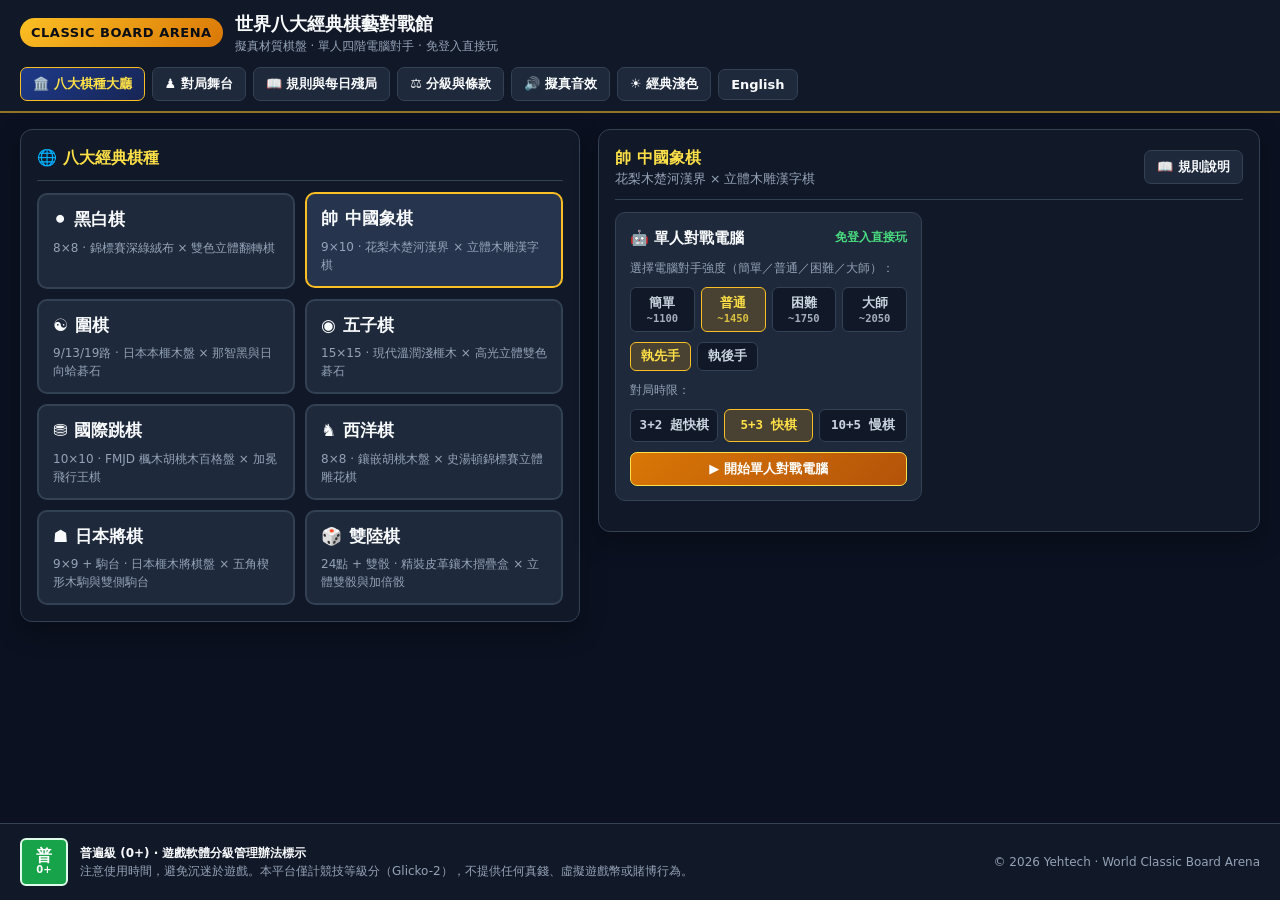
==== index.html @ 12e09885 "feat: public single-player release for GitHub Pages - Disable all ads behind ADS_MASTER_SWITCH (rewa" ====
<!DOCTYPE html>
<html lang="zh-TW">
<head>
  <meta charset="UTF-8" />
  <meta name="viewport" content="width=device-width, initial-scale=1.0" />
  <meta name="description" content="世界八大經典棋藝對戰館 — 黑白棋、中國象棋、圍棋、五子棋、國際跳棋、西洋棋、日本將棋、雙陸棋。免登入、免安裝，直接在瀏覽器與四種難度的電腦對手對弈。" />
  <link rel="alternate" hreflang="zh-TW" href="./index.html?lang=zh-tw" />
  <link rel="alternate" hreflang="en" href="./index.html?lang=en" />
  <title>世界八大經典棋藝對戰館 | 擬真棋盤・單人對電腦</title>
  <link rel="stylesheet" href="./css/arena.css" />
</head>
<body>
  <!-- Sticky Studio & Platform Header -->
  <header class="cba-header">
    <div class="cba-brand">
      <span class="cba-logo-crest">CLASSIC BOARD ARENA</span>
      <div>
        <div class="cba-brand-title" id="brandTitle">世界八大經典棋藝對戰館</div>
        <div class="cba-brand-sub" id="brandSubtitle">擬真材質棋盤 · 單人四階電腦對手 · 免登入直接玩</div>
      </div>
    </div>

    <nav class="cba-nav" aria-label="Main Navigation">
      <button type="button" class="cba-btn active" id="nav-lobby" onclick="BoardArena.App.switchView('lobby')">🏛️ 八大棋種大廳</button>
      <button type="button" class="cba-btn" id="nav-arena" onclick="BoardArena.App.switchView('arena')">♟️ 對局舞台</button>
      <button type="button" class="cba-btn" id="nav-leaderboard" onclick="BoardArena.App.switchView('leaderboard')">🏆 Glicko-2 排行榜</button>
      <button type="button" class="cba-btn" id="nav-academy" onclick="BoardArena.App.switchView('academy')">📖 規則與每日殘局</button>
      <button type="button" class="cba-btn" id="nav-legal" onclick="BoardArena.App.switchView('legal')">⚖️ 分級與條款</button>
      <button type="button" class="cba-btn" id="btnSoundToggle" onclick="BoardArena.App.toggleSound()">🔊 擬真音效</button>
      <button type="button" class="cba-btn" id="btnThemeToggle" onclick="BoardArena.App.toggleTheme()">☀️ 經典淺色</button>
      <button type="button" class="cba-btn" id="btnLangToggle" onclick="BoardArena.App.toggleLanguage()">English</button>
    </nav>

    <div class="cba-nav" id="headerAuthArea"></div>
  </header>

  <main class="cba-main">
    <!-- ===================================================================
         VIEW 1: PLAYOK 2-COLUMN LIVE DIRECTORY & ROOM HALL
         =================================================================== -->
    <section id="view-lobby" class="cba-view active">
      <div class="playok-lobby-layout">
        <!-- Left: PlayOK Two-Column 8-Game Directory -->
        <div class="cba-panel">
          <div class="cba-panel-header">
            <div class="cba-panel-title">🌐 八大經典棋種</div>
          </div>
          <div id="playokDirectoryGrid" class="playok-grid-2col"></div>
        </div>

        <!-- Right: Selected Game Mode Launcher & Live Tables -->
        <div class="cba-panel" id="lobbyGameHallContent"></div>
      </div>

      <!-- Non-Intrusive Lobby AdSense Banner Slot -->
      <div id="adSlotLobby" class="cba-ad-container"></div>
    </section>

    <!-- ===================================================================
         VIEW 2: GOMOKU.COM × PLAYOK TACTILE BOARD ARENA STAGE
         =================================================================== -->
    <section id="view-arena" class="cba-view">
      <div class="arena-workspace">
        <!-- Left Column: Clocks, Game Info & Match Controls -->
        <div class="cba-panel" style="display:flex;flex-direction:column;gap:12px;">
          <div class="cba-panel-title" id="arenaGameHeader">帥 中國象棋</div>

          <div class="clock-card" id="clockCardP2">
            <div>
              <div style="font-weight:800;font-size:14px;" id="playerNameP2">黑方 · 電腦對手</div>
              <div style="font-size:11.5px;color:var(--text-muted);" class="cba-tabular" id="playerRatingP2">Glicko-2: 1450</div>
            </div>
            <div class="clock-digits" id="clockDigitsP2">05:00</div>
          </div>

          <div class="clock-card active-turn" id="clockCardP1">
            <div>
              <div style="font-weight:800;font-size:14px;" id="playerNameP1">紅方 · 訪客棋士</div>
              <div style="font-size:11.5px;color:var(--text-muted);" class="cba-tabular" id="playerRatingP1">Glicko-2: —</div>
            </div>
            <div class="clock-digits" id="clockDigitsP1">05:00</div>
          </div>

          <div id="specialGameActions" style="display:flex;flex-direction:column;gap:7px;"></div>

          <!-- Single-Player Undo & AI Mentor Post-Game Review Controls -->
          <div id="singlePlayerUndoMentorBar" style="display:grid;grid-template-columns:1fr 1fr;gap:8px;padding-top:6px;border-top:1px solid var(--border-subtle);">
            <button type="button" class="cba-btn cba-btn-emerald" id="btnUndoBotMove" onclick="BoardArena.App.undoBotMove()" title="單人模式悔棋回到上一手 (Ctrl+Z)">↩️ 單人悔棋</button>
            <button type="button" class="cba-btn cba-btn-gold" id="btnMentorReview" onclick="BoardArena.App.openMentorReview()" title="啟動 AI 導師逐手勝率診斷與最佳著點對照">🎓 導師復盤</button>
          </div>

          <div style="display:grid;grid-template-columns:1fr 1fr;gap:8px;padding-top:6px;border-top:1px solid var(--border-subtle);">
            <button type="button" class="cba-btn" onclick="BoardArena.App.offerDrawCurrentMatch()">🤝 提和</button>
            <button type="button" class="cba-btn cba-btn-crimson" onclick="BoardArena.App.resignCurrentMatch()">🏳️ 認輸</button>
            <button type="button" class="cba-btn cba-btn-gold" onclick="BoardArena.App.requestRematch()">🔄 再來一盤</button>
            <button type="button" class="cba-btn" onclick="BoardArena.App.switchView('lobby')">🏛️ 換棋種</button>
          </div>
        </div>

        <!-- Center Stage: 2x Retina Tactile Board + Piece-Click Legal Move Guide -->
        <div class="board-stage-card">
          <canvas id="arenaBoardCanvas" width="680" height="680"></canvas>
          <div class="tactical-guide-banner">
            <span id="tacticalGuideText">💡 點擊任一己方棋子，棋盤將即時標示【翠綠圓點＝可走空位】與【鮮紅準星＝可吃敵子】</span>
          </div>
        </div>

        <!-- Right Column: Move List / Replay Scrubber, Mentor Step Card & Canned Phrase Chat -->
        <div class="cba-panel" style="display:flex;flex-direction:column;gap:10px;">
          <div class="cba-panel-header" style="margin-bottom:0;">
            <span class="cba-panel-title" style="font-size:14.5px;">📜 即時棋譜與回放</span>
            <div style="display:flex;gap:4px;">
              <button type="button" class="cba-btn" style="padding:3px 8px;" onclick="BoardArena.App.scrubReplay(0)" title="開局">⏮</button>
              <button type="button" class="cba-btn" style="padding:3px 8px;" onclick="BoardArena.App.scrubReplay('prev')" title="上一手">◀</button>
              <button type="button" class="cba-btn" style="padding:3px 8px;" onclick="BoardArena.App.scrubReplay('next')" title="下一手">▶</button>
              <button type="button" class="cba-btn" style="padding:3px 8px;" onclick="BoardArena.App.scrubReplay('live')" title="最新局面">⏭</button>
            </div>
          </div>

          <div class="move-log-box" id="moveHistoryList"></div>

          <div id="replayBranchBar" style="display:none;"></div>

          <div id="mentorQuickStepCard" style="display:none;"></div>

          <button type="button" class="cba-btn" onclick="BoardArena.App.copyReplayShareLink()">🔗 複製棋譜分享連結</button>

          <div style="border-top:1px solid var(--border-subtle);padding-top:10px;">
            <div style="display:flex;justify-content:space-between;align-items:center;margin-bottom:6px;">
              <b style="font-size:13px;">💬 多語系罐頭短語（防騷擾安全聊天）</b>
              <button type="button" class="cba-btn cba-btn-crimson" style="padding:2px 8px;font-size:11px;" onclick="BoardArena.App.reportCurrentOpponent()">🚩 檢舉</button>
            </div>
            <div class="phrase-grid" id="cannedPhraseGrid"></div>
            <div id="cannedChatLog" style="margin-top:8px;max-height:95px;overflow-y:auto;font-size:12px;color:var(--text-secondary);"></div>
          </div>
        </div>
      </div>

      <!-- AI Mentor Interactive Post-Game Review Dashboard -->
      <div id="mentorReviewSection" class="cba-panel mentor-review-panel" style="display:none;margin-top:16px;"></div>
    </section>

    <!-- ===================================================================
         VIEW 3: GLICKO-2 GLOBAL LEADERBOARDS
         =================================================================== -->
    <section id="view-leaderboard" class="cba-view">
      <div class="cba-panel">
        <div class="cba-panel-header">
          <div>
            <div class="cba-panel-title">🏆 Glicko-2 全球棋士天梯排行榜</div>
            <div style="font-size:12.5px;color:var(--text-muted);">起始 1500 分（RD 350）· 僅計算登入真人雙人對局 · 電腦對戰不影響天梯積分</div>
          </div>
        </div>
        <div id="leaderboardContent"></div>
      </div>
    </section>

    <!-- ===================================================================
         VIEW 4: 8-GAME RULES ACADEMY & DAILY ENDGAME PUZZLE
         =================================================================== -->
    <section id="view-academy" class="cba-view">
      <div class="cba-panel">
        <div class="cba-panel-header">
          <div class="cba-panel-title">📖 八大棋種規則教學、開中殘局專欄與每日殘局挑戰</div>
        </div>
        <div id="academyContent"></div>
        <div id="adSlotAcademy" class="cba-ad-container"></div>
      </div>
    </section>

    <!-- ===================================================================
         VIEW 5: TAIWAN RATING, PRIVACY, TERMS & AD SETTINGS
         =================================================================== -->
    <section id="view-legal" class="cba-view">
      <div class="cba-panel" style="display:flex;flex-direction:column;gap:14px;">
        <div class="cba-panel-title">⚖️ 台灣遊戲軟體分級標示、隱私權政策、服務條款與聯絡資訊</div>
        <div class="cba-panel" style="background:var(--bg-card);">
          <h4>1. 遊戲軟體分級管理辦法合規標示（第 10、11、13 條）</h4>
          <p style="font-size:13.5px;margin-top:6px;">本網站全數八款棋藝（黑白棋、中國象棋、圍棋、五子棋、國際跳棋、西洋棋、日本將棋、雙陸棋）均屬純粹益智棋盤競技，不含任何虛擬遊戲幣、真錢交易或賭博機制，分級標示為「普遍級 (0+)」（標識大於 45×45 像素）。請注意使用時間，避免沉迷於遊戲。</p>
        </div>
        <div class="cba-panel" style="background:var(--bg-card);">
          <h4>2. 隱私權政策</h4>
          <p style="font-size:13.5px;margin-top:6px;">本網站免註冊、免登入，不蒐集任何個人資料，也不使用廣告或追蹤 Cookie。音效、主題、語言等偏好設定只存在您自己的瀏覽器（localStorage），不會傳送到任何伺服器；清除瀏覽器網站資料即可完全移除。</p>
        </div>
        <div class="cba-panel" style="background:var(--bg-card);">
          <h4>3. 使用條款</h4>
          <p style="font-size:13.5px;margin-top:6px;">本網站免費提供棋藝練習與娛樂，不涉及任何真錢、虛擬遊戲幣或賭博行為，嚴禁利用本網站從事賭博。最低建議使用年齡：6 歲以上（未滿法定年齡者請由家長陪同）。</p>
        </div>
        <div class="cba-panel" style="background:var(--bg-card);">
          <h4>4. 問題回報與聯絡</h4>
          <p style="font-size:13.5px;margin-top:6px;">發現規則錯誤或程式問題，歡迎到 <a href="https://github.com/Yehtech/board-arena/issues" target="_blank" rel="noopener" style="color:var(--accent-gold);">GitHub Issues</a> 回報。</p>
        </div>
      </div>
    </section>
  </main>

  <!-- Official >=45x45px Taiwan Game Software Rating Footer -->
  <footer class="cba-footer">
    <div class="tw-rating-box">
      <div class="tw-rating-mark" role="img" aria-label="普遍級 General Audience 0+">
        <span style="font-size:16px;">普</span>
        <span style="font-size:10px;">0+</span>
      </div>
      <div>
        <div style="font-weight:800;color:var(--text-primary);" id="twRatingTitle">普遍級 (0+) · 遊戲軟體分級管理辦法標示</div>
        <div id="twRatingWarning">注意使用時間，避免沉迷於遊戲。本平台僅計競技等級分（Glicko-2），不提供任何真錢、虛擬遊戲幣或賭博行為。</div>
      </div>
    </div>
    <div>
      <span>© 2026 Yehtech · World Classic Board Arena</span>
    </div>
  </footer>

  <!-- File:// and HTTP Dual-Compatible Ordered Scripts (Zero CORS Issues) -->
  <script src="./js/rules/rules-core.js"></script>
  <script src="./js/glicko2.js"></script>
  <script src="./js/i18n.js"></script>
  <script src="./js/sound-fx.js"></script>
  <script src="./js/ads-manager.js"></script>

  <!-- 8 Authentic Rule Engines -->
  <script src="./js/rules/othello.js"></script>
  <script src="./js/rules/xiangqi.js"></script>
  <script src="./js/rules/go.js"></script>
  <script src="./js/rules/gomoku.js"></script>
  <script src="./js/rules/draughts.js"></script>
  <script src="./js/rules/chess.js"></script>
  <script src="./js/rules/shogi.js"></script>
  <script src="./js/rules/backgammon.js"></script>

  <!-- 4-Tier Traditional AI, 2x Retina Renderer, Network/Auth Client & Controller -->
  <script src="./js/ai/ai-engine.js"></script>
  <script src="./js/render/board-renderer.js"></script>
  <script src="./js/net/arena-client.js"></script>
  <script src="./js/app.js"></script>
</body>
</html>
---- css/arena.css ----
/* ============================================
 * Date: 2026-11-05
 * Version: v1.1.0
 * Changes: Add phone-width (<=600px) layout rules to prevent horizontal overflow
 * 修改: 新增手機版（≤600px）版面規則，避免畫面超出螢幕寬度
 * ============================================ */
/* ============================================================================
 * World Classic 8-Board Arena — ISA-101 / WCAG High-Contrast Tactile Stylesheet
 * Reference: PlayOK 2-Column Live Directory × Gomoku.com Distraction-Free Stage
 * ============================================================================ */
:root {
  --bg-base: #0b1120;
  --bg-surface: #111827;
  --bg-card: #1e293b;
  --bg-card-hover: #26354d;
  --border-subtle: #334155;
  --border-gold: rgba(251, 191, 36, 0.55);
  --text-primary: #f8fafc;
  --text-secondary: #cbd5e1;
  --text-muted: #94a3b8;
  --accent-gold: #fbbf24;
  --accent-gold-bright: #fde047;
  --accent-emerald: #22c55e;
  --accent-crimson: #ef4444;
  --accent-cyan: #38bdf8;
  --font-sans: 'Segoe UI', 'Microsoft JhengHei', 'PingFang TC', system-ui, sans-serif;
  --font-mono: 'Cascadia Mono', 'Consolas', monospace;
}

body.theme-light {
  --bg-base: #f1f5f9;
  --bg-surface: #ffffff;
  --bg-card: #f8fafc;
  --bg-card-hover: #e2e8f0;
  --border-subtle: #cbd5e1;
  --border-gold: #d97706;
  --text-primary: #0f172a;
  --text-secondary: #334155;
  --text-muted: #64748b;
  --accent-gold: #b45309;
  --accent-gold-bright: #92400e;
  --accent-cyan: #0284c7;
}

* {
  box-sizing: border-box;
  margin: 0;
  padding: 0;
}

body {
  background: var(--bg-base);
  color: var(--text-primary);
  font-family: var(--font-sans);
  min-height: 100vh;
  display: flex;
  flex-direction: column;
  line-height: 1.5;
}

.cba-tabular {
  font-variant-numeric: tabular-nums;
  font-family: var(--font-mono);
}

/* Top Navigation Header */
.cba-header {
  background: var(--bg-surface);
  border-bottom: 2px solid var(--border-gold);
  padding: 10px 20px;
  display: flex;
  align-items: center;
  justify-content: space-between;
  gap: 12px;
  flex-wrap: wrap;
  position: sticky;
  top: 0;
  z-index: 40;
}

.cba-brand {
  display: flex;
  align-items: center;
  gap: 12px;
}

.cba-logo-crest {
  background: linear-gradient(135deg, #fbbf24, #d97706);
  color: #090d16;
  font-weight: 900;
  font-size: 13px;
  padding: 5px 11px;
  border-radius: 999px;
  letter-spacing: 0.04em;
}

.cba-brand-title {
  font-size: 18px;
  font-weight: 900;
  color: var(--text-primary);
}

.cba-brand-sub {
  font-size: 12px;
  color: var(--text-muted);
}

.cba-nav {
  display: flex;
  align-items: center;
  gap: 7px;
  flex-wrap: wrap;
}

.cba-btn {
  background: var(--bg-card);
  color: var(--text-primary);
  border: 1.5px solid var(--border-subtle);
  padding: 7px 12px;
  border-radius: 7px;
  font-size: 13px;
  font-weight: 700;
  cursor: pointer;
  text-decoration: none;
  display: inline-flex;
  align-items: center;
  justify-content: center;
  gap: 6px;
  transition: all 0.14s ease;
  font-family: var(--font-sans);
}

.cba-btn:hover:not(:disabled) {
  border-color: var(--accent-gold);
  background: var(--bg-card-hover);
}

.cba-btn:disabled {
  opacity: 0.45;
  cursor: not-allowed;
}

.cba-btn.active {
  background: linear-gradient(135deg, #1e3a8a, #172554);
  color: #fde047;
  border-color: #fbbf24;
}

.cba-btn-gold {
  background: linear-gradient(135deg, #d97706, #b45309);
  color: #ffffff;
  border-color: #fde047;
}

.cba-btn-gold:hover:not(:disabled) {
  background: linear-gradient(135deg, #f59e0b, #d97706);
}

.cba-btn-emerald {
  background: linear-gradient(135deg, #15803d, #166534);
  color: #ffffff;
  border-color: #86efac;
}

.cba-btn-crimson {
  background: rgba(185, 28, 28, 0.2);
  color: #fca5a5;
  border-color: #ef4444;
}

.cba-btn-ghost {
  background: transparent;
}

/* Main Container */
.cba-main {
  max-width: 1680px;
  width: 100%;
  margin: 0 auto;
  padding: 16px 20px 28px;
  flex: 1;
}

.cba-view {
  display: none;
}

.cba-view.active {
  display: block;
}

/* ============================================================================
 * PLAYOK-STYLE 2-COLUMN LIVE DIRECTORY & ROOM HALL
 * ============================================================================ */
.playok-lobby-layout {
  display: grid;
  grid-template-columns: 560px 1fr;
  gap: 18px;
  align-items: start;
}

@media (max-width: 1180px) {
  .playok-lobby-layout {
    grid-template-columns: 1fr;
  }
}

.cba-panel {
  background: var(--bg-surface);
  border: 1.5px solid var(--border-subtle);
  border-radius: 12px;
  padding: 16px;
  box-shadow: 0 10px 26px rgba(0, 0, 0, 0.28);
}

.cba-panel-header {
  display: flex;
  align-items: center;
  justify-content: space-between;
  gap: 10px;
  padding-bottom: 10px;
  margin-bottom: 12px;
  border-bottom: 1px solid var(--border-subtle);
}

.cba-panel-title {
  font-size: 16px;
  font-weight: 800;
  color: var(--accent-gold-bright);
}

body.theme-light .cba-panel-title {
  color: #92400e;
}

/* Exact PlayOK Two-Column Directory Grid */
.playok-grid-2col {
  display: grid;
  grid-template-columns: repeat(2, 1fr);
  gap: 10px;
}

@media (max-width: 580px) {
  .playok-grid-2col {
    grid-template-columns: 1fr;
  }
}

.playok-game-tile {
  background: var(--bg-card);
  border: 2px solid var(--border-subtle);
  border-radius: 10px;
  padding: 12px 14px;
  cursor: pointer;
  display: flex;
  flex-direction: column;
  gap: 6px;
  transition: all 0.15s ease;
}

.playok-game-tile:hover,
.playok-game-tile.selected {
  border-color: #fbbf24;
  background: var(--bg-card-hover);
  transform: translateY(-1px);
}

.playok-tile-row1 {
  display: flex;
  align-items: baseline;
  justify-content: space-between;
  gap: 8px;
}

.playok-game-link {
  font-size: 17px;
  font-weight: 900;
  color: var(--text-primary);
  display: flex;
  align-items: center;
  gap: 7px;
}

.playok-count-pill {
  font-family: var(--font-mono);
  font-variant-numeric: tabular-nums;
  font-size: 14px;
  font-weight: 800;
  color: #4ade80;
  background: rgba(22, 163, 74, 0.16);
  border: 1px solid rgba(74, 222, 128, 0.42);
  padding: 2px 8px;
  border-radius: 999px;
}

body.theme-light .playok-count-pill {
  color: #166534;
}

.playok-tile-sub {
  font-size: 12px;
  color: var(--text-muted);
}

/* Mode Launch Cards (1P AI vs 2P Login Required) */
.mode-launch-grid {
  display: grid;
  grid-template-columns: 1fr 1fr;
  gap: 14px;
  margin-bottom: 14px;
}

@media (max-width: 780px) {
  .mode-launch-grid {
    grid-template-columns: 1fr;
  }
}

.mode-box {
  background: var(--bg-card);
  border: 1.5px solid var(--border-subtle);
  border-radius: 10px;
  padding: 14px;
  display: flex;
  flex-direction: column;
  gap: 10px;
}

.mode-box.pvp-gated {
  border-color: rgba(56, 189, 248, 0.5);
}

.ai-tier-group,
.tc-pill-group {
  display: grid;
  grid-template-columns: repeat(4, 1fr);
  gap: 6px;
}

.tc-pill-group {
  grid-template-columns: repeat(3, 1fr);
}

.tier-btn {
  background: var(--bg-surface);
  color: var(--text-secondary);
  border: 1.5px solid var(--border-subtle);
  border-radius: 6px;
  padding: 7px 6px;
  font-size: 12.5px;
  font-weight: 800;
  cursor: pointer;
  text-align: center;
}

.tier-btn.active {
  border-color: #fbbf24;
  background: rgba(245, 158, 11, 0.2);
  color: #fde047;
}

body.theme-light .tier-btn.active {
  color: #92400e;
}

.auth-lock-notice {
  background: rgba(245, 158, 11, 0.14);
  border: 1px solid rgba(251, 191, 36, 0.5);
  color: #fde68a;
  padding: 8px 11px;
  border-radius: 7px;
  font-size: 12.5px;
  font-weight: 700;
  display: flex;
  align-items: center;
  justify-content: space-between;
  gap: 8px;
}

body.theme-light .auth-lock-notice {
  color: #92400e;
}

/* PlayOK Live Tables List */
.cba-table {
  width: 100%;
  border-collapse: collapse;
  font-size: 13px;
}

.cba-table th,
.cba-table td {
  padding: 8px 10px;
  text-align: left;
  border-bottom: 1px solid var(--border-subtle);
}

.cba-table th {
  color: var(--text-muted);
  font-weight: 800;
  font-size: 12px;
  text-transform: uppercase;
}

/* ============================================================================
 * GOMOKU.COM × PLAYOK DISTRACTION-FREE ARENA STAGE
 * ============================================================================ */
.arena-workspace {
  display: grid;
  grid-template-columns: 300px minmax(340px, 760px) 340px;
  gap: 16px;
  justify-content: center;
  align-items: start;
}

@media (max-width: 1340px) {
  .arena-workspace {
    grid-template-columns: 1fr;
    max-width: 780px;
    margin: 0 auto;
  }
}

.board-stage-card {
  background: var(--bg-surface);
  border: 2px solid var(--border-gold);
  border-radius: 14px;
  padding: 12px;
  display: flex;
  flex-direction: column;
  align-items: center;
  gap: 10px;
  position: relative;
}

#arenaBoardCanvas {
  width: 100%;
  max-width: 720px;
  height: auto;
  display: block;
  cursor: pointer;
  border-radius: 8px;
  touch-action: manipulation;
}

.tactical-guide-banner {
  width: 100%;
  background: rgba(15, 23, 42, 0.9);
  border: 1.5px solid rgba(34, 197, 94, 0.55);
  color: #dcfce7;
  padding: 8px 12px;
  border-radius: 8px;
  font-size: 13px;
  font-weight: 700;
  display: flex;
  align-items: center;
  justify-content: space-between;
  gap: 8px;
}

/* Player Clock Cards */
.clock-card {
  background: var(--bg-card);
  border: 2px solid var(--border-subtle);
  border-radius: 10px;
  padding: 11px 13px;
  display: flex;
  align-items: center;
  justify-content: space-between;
  gap: 10px;
}

.clock-card.active-turn {
  border-color: #22c55e;
  box-shadow: 0 0 16px rgba(34, 197, 94, 0.28);
}

.clock-digits {
  font-family: var(--font-mono);
  font-variant-numeric: tabular-nums;
  font-size: 22px;
  font-weight: 900;
  padding: 4px 10px;
  border-radius: 6px;
  background: #090d16;
  color: #fde047;
  border: 1px solid #475569;
}

.clock-digits.low-time {
  color: #f87171;
  border-color: #ef4444;
}

/* Move History & Canned Chat */
.move-log-box {
  height: 220px;
  overflow-y: auto;
  background: var(--bg-base);
  border: 1px solid var(--border-subtle);
  border-radius: 8px;
  padding: 8px;
  font-family: var(--font-mono);
  font-variant-numeric: tabular-nums;
  font-size: 12.5px;
  display: grid;
  grid-template-columns: repeat(2, 1fr);
  gap: 4px 8px;
  align-content: start;
}

.move-chip {
  padding: 3px 6px;
  border-radius: 4px;
  background: var(--bg-card);
  cursor: pointer;
}

.move-chip.current {
  border: 1px solid #fbbf24;
  color: #fde047;
}

.phrase-grid {
  display: grid;
  grid-template-columns: repeat(2, 1fr);
  gap: 6px;
}

/* Non-Intrusive AdSense Slots */
.cba-ad-container {
  margin-top: 14px;
}

.cba-ad-slot {
  background: linear-gradient(90deg, rgba(30, 41, 59, 0.92), rgba(15, 23, 42, 0.96));
  border: 1px dashed rgba(251, 191, 36, 0.5);
  border-radius: 10px;
  padding: 10px 16px;
  display: flex;
  align-items: center;
  justify-content: space-between;
  gap: 14px;
  flex-wrap: wrap;
}

body.theme-light .cba-ad-slot {
  background: #f8fafc;
}

.cba-ad-meta {
  display: flex;
  align-items: center;
  gap: 8px;
  font-size: 11.5px;
  color: var(--text-muted);
}

.cba-ad-badge {
  background: #fbbf24;
  color: #090d16;
  font-weight: 900;
  font-size: 10.5px;
  padding: 2px 6px;
  border-radius: 4px;
}

.cba-ad-headline {
  font-size: 13.5px;
  font-weight: 800;
  color: var(--text-primary);
}

.cba-ad-sub {
  font-size: 11.5px;
  color: var(--text-muted);
}

/* Modals (Auth, Choice Promotion, Result, H5 Ad, CMP) */
.cba-modal-backdrop,
.cba-h5ad-overlay {
  position: fixed;
  inset: 0;
  background: rgba(4, 7, 15, 0.78);
  backdrop-filter: blur(4px);
  display: flex;
  align-items: center;
  justify-content: center;
  z-index: 90;
  padding: 16px;
}

.cba-modal,
.cba-h5ad-dialog {
  background: var(--bg-surface);
  border: 2px solid #fbbf24;
  border-radius: 14px;
  max-width: 480px;
  width: 100%;
  padding: 20px;
  box-shadow: 0 20px 50px rgba(0, 0, 0, 0.7);
  display: flex;
  flex-direction: column;
  gap: 12px;
}

.cba-input {
  width: 100%;
  padding: 9px 12px;
  border-radius: 7px;
  border: 1.5px solid var(--border-subtle);
  background: var(--bg-base);
  color: var(--text-primary);
  font-size: 14px;
}

/* Taiwan Game Software Rating Official >=45x45px Footer Badge (Spec §11) */
.cba-footer {
  background: var(--bg-surface);
  border-top: 1px solid var(--border-subtle);
  padding: 14px 20px;
  display: flex;
  align-items: center;
  justify-content: space-between;
  gap: 16px;
  flex-wrap: wrap;
  font-size: 12px;
  color: var(--text-muted);
}

.tw-rating-box {
  display: flex;
  align-items: center;
  gap: 12px;
}

.tw-rating-mark {
  width: 48px;
  height: 48px;
  min-width: 48px;
  min-height: 48px;
  background: #16a34a;
  color: #ffffff;
  border: 2px solid #dcfce7;
  border-radius: 6px;
  display: flex;
  flex-direction: column;
  align-items: center;
  justify-content: center;
  font-weight: 900;
  line-height: 1.05;
}

.cmp-banner {
  position: fixed;
  bottom: 12px;
  right: 12px;
  max-width: 440px;
  background: #0f172a;
  color: #f8fafc;
  border: 1.5px solid #fbbf24;
  border-radius: 10px;
  padding: 12px 14px;
  z-index: 80;
  box-shadow: 0 12px 28px rgba(0, 0, 0, 0.65);
  font-size: 12.5px;
}

/* ============================================================================
 * SINGLE-PLAYER UNDO & AI MENTOR POST-GAME REVIEW DASHBOARD
 * ============================================================================ */
.mentor-review-panel {
  border: 2px solid #fbbf24;
  background: linear-gradient(180deg, rgba(17, 24, 39, 0.98), rgba(11, 17, 32, 0.99));
}

body.theme-light .mentor-review-panel {
  background: #ffffff;
}

.mentor-summary-grid {
  display: grid;
  grid-template-columns: 320px 1fr 340px;
  gap: 14px;
  align-items: stretch;
  margin-bottom: 12px;
}

@media (max-width: 1240px) {
  .mentor-summary-grid {
    grid-template-columns: 1fr;
  }
}

.mentor-stat-card {
  background: var(--bg-card);
  border: 1.5px solid var(--border-subtle);
  border-radius: 10px;
  padding: 12px 14px;
  display: flex;
  flex-direction: column;
  gap: 8px;
}

.mentor-grade-pills {
  display: flex;
  flex-wrap: wrap;
  gap: 6px;
  font-size: 11.5px;
  font-weight: 800;
}

.mentor-badge {
  display: inline-flex;
  align-items: center;
  gap: 4px;
  padding: 2px 7px;
  border-radius: 999px;
  font-size: 11px;
  font-weight: 800;
}

.mentor-badge.best {
  background: rgba(245, 158, 11, 0.2);
  color: #fde047;
  border: 1px solid rgba(251, 191, 36, 0.55);
}

.mentor-badge.good {
  background: rgba(34, 197, 94, 0.18);
  color: #86efac;
  border: 1px solid rgba(74, 222, 128, 0.45);
}

.mentor-badge.inaccuracy {
  background: rgba(56, 189, 248, 0.18);
  color: #7dd3fc;
  border: 1px solid rgba(56, 189, 248, 0.45);
}

.mentor-badge.mistake {
  background: rgba(249, 115, 22, 0.2);
  color: #fdba74;
  border: 1px solid rgba(251, 146, 60, 0.55);
}

.mentor-badge.blunder {
  background: rgba(239, 68, 68, 0.22);
  color: #fca5a5;
  border: 1px solid rgba(248, 113, 113, 0.6);
}

.mentor-step-card {
  background: rgba(15, 23, 42, 0.92);
  border: 1.5px solid #fbbf24;
  border-radius: 8px;
  padding: 10px 12px;
  font-size: 12.5px;
  display: flex;
  flex-direction: column;
  gap: 7px;
}

body.theme-light .mentor-step-card {
  background: #fffbeb;
  color: #0f172a;
}

.mentor-turning-item {
  background: var(--bg-surface);
  border: 1px solid var(--border-subtle);
  border-radius: 7px;
  padding: 7px 10px;
  font-size: 12px;
  cursor: pointer;
  display: flex;
  align-items: center;
  justify-content: space-between;
  gap: 8px;
  transition: all 0.12s ease;
}

.mentor-turning-item:hover,
.mentor-turning-item.active {
  border-color: #fbbf24;
  background: var(--bg-card-hover);
}

/* ============================================================================
 * 手機版（≤ 600px）：避免水平捲動，所有欄位收進螢幕寬度
 * ============================================================================ */
@media (max-width: 600px) {
  .cba-header {
    padding: 8px 12px;
  }
  .cba-brand {
    flex-wrap: wrap;
    min-width: 0;
  }
  .cba-brand-title {
    font-size: 16px;
  }
  .cba-nav .cba-btn {
    padding: 6px 9px;
    font-size: 12px;
  }
  .cba-main {
    padding: 12px 12px 24px;
  }
  .playok-lobby-layout,
  .arena-workspace,
  .mode-launch-grid,
  .mentor-summary-grid {
    grid-template-columns: minmax(0, 1fr);
  }
  .playok-lobby-layout > *,
  .arena-workspace > *,
  .mode-launch-grid > *,
  .mentor-summary-grid > * {
    min-width: 0;
  }
  .ai-tier-group {
    grid-template-columns: repeat(2, minmax(0, 1fr));
  }
  .tc-pill-group {
    grid-template-columns: repeat(3, minmax(0, 1fr));
  }
  .board-stage-card {
    padding: 6px;
  }
}
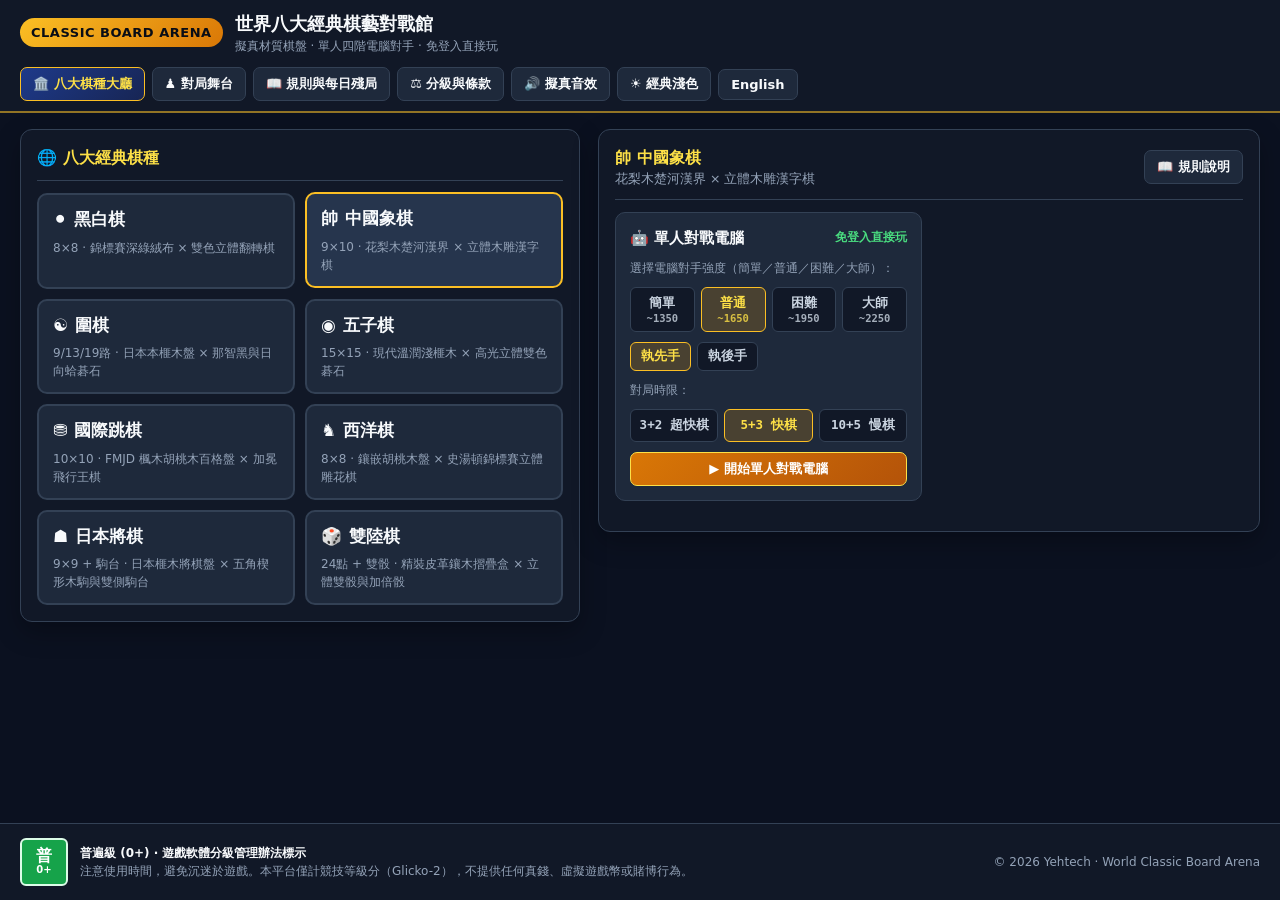
==== commit 9c01d6eb: "feat: stronger computer opponents (Fairy-Stockfish WASM + deeper JS search) - Chess / Xiangqi / Shog" ====
--- a/index.html
+++ b/index.html
@@ -8,6 +8,34 @@
   <link rel="alternate" hreflang="en" href="./index.html?lang=en" />
   <title>世界八大經典棋藝對戰館 | 擬真棋盤・單人對電腦</title>
   <link rel="stylesheet" href="./css/arena.css" />
+  <!-- 跨來源隔離：註冊 coi-sw.js，讓多執行緒 Fairy-Stockfish 引擎可在 GitHub Pages 執行（首次造訪會自動重新整理一次） -->
+  <script>
+    (function () {
+      if (window.crossOriginIsolated || !window.isSecureContext || !('serviceWorker' in navigator)) return;
+      var KEY = 'CBA_COI_RELOADED';
+      function reloadOnce() {
+        try {
+          if (sessionStorage.getItem(KEY) === '1') return;
+          sessionStorage.setItem(KEY, '1');
+        } catch (e) {
+          return;
+        }
+        location.reload();
+      }
+      // 只在第一次安裝（頁面尚未受控）時重新整理，避免日後 SW 更新時打斷對局
+      if (!navigator.serviceWorker.controller) {
+        navigator.serviceWorker.addEventListener('controllerchange', reloadOnce);
+      }
+      navigator.serviceWorker
+        .register('./coi-sw.js')
+        .then(function (reg) {
+          if (reg.active && !navigator.serviceWorker.controller) reloadOnce();
+        })
+        .catch(function (err) {
+          console.warn('[COI] service worker registration failed; strong engine disabled:', err);
+        });
+    })();
+  </script>
 </head>
 <body>
   <!-- Sticky Studio & Platform Header -->
@@ -230,6 +258,7 @@
 
   <!-- 4-Tier Traditional AI, 2x Retina Renderer, Network/Auth Client & Controller -->
   <script src="./js/ai/ai-engine.js"></script>
+  <script src="./js/ai/fsf-bridge.js"></script>
   <script src="./js/render/board-renderer.js"></script>
   <script src="./js/net/arena-client.js"></script>
   <script src="./js/app.js"></script>
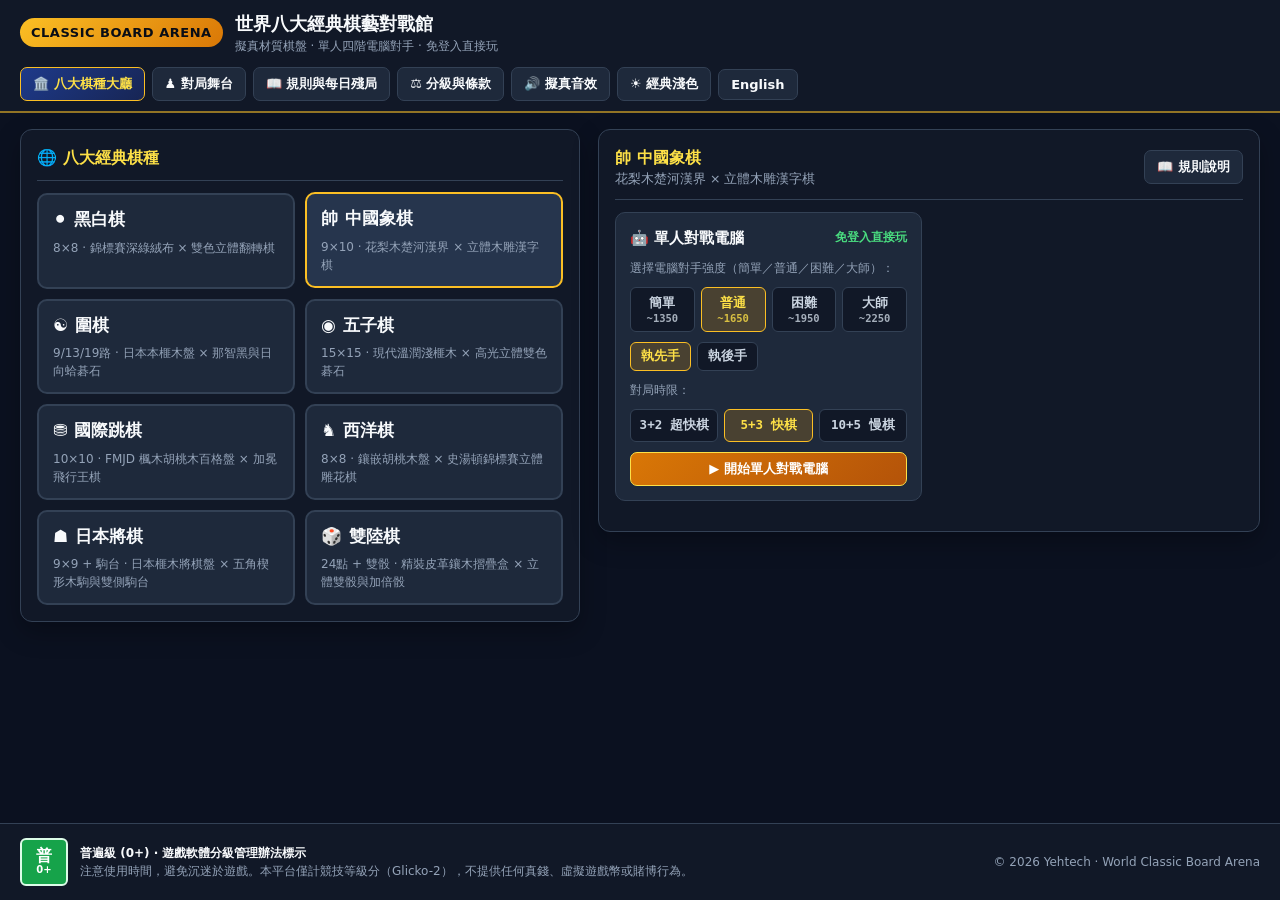
==== commit be9a15eb: "feat: Go MCTS engine and strength measurement ladder - Add js/ai/go-mcts.js: UCT + RAVE Monte-Carlo " ====
--- a/index.html
+++ b/index.html
@@ -257,6 +257,7 @@
   <script src="./js/rules/backgammon.js"></script>
 
   <!-- 4-Tier Traditional AI, 2x Retina Renderer, Network/Auth Client & Controller -->
+  <script src="./js/ai/go-mcts.js"></script>
   <script src="./js/ai/ai-engine.js"></script>
   <script src="./js/ai/fsf-bridge.js"></script>
   <script src="./js/render/board-renderer.js"></script>
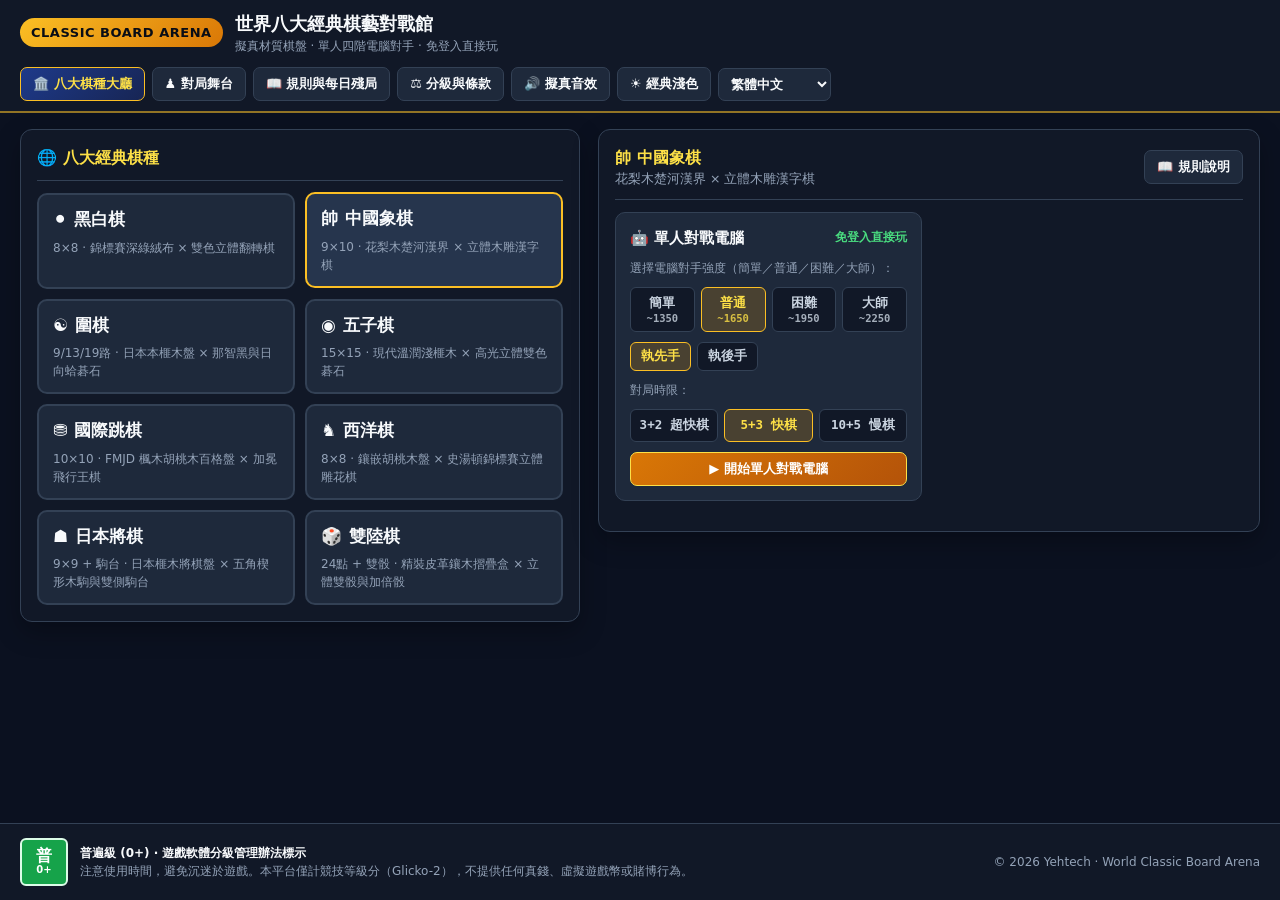
==== commit 73c46ee2: "feat: nine-language support with zh-TW as the default - Add Simplified Chinese, English, Japanese, K" ====
--- a/index.html
+++ b/index.html
@@ -1,11 +1,25 @@
 <!DOCTYPE html>
+<!-- ============================================
+     Date: 2026-11-06
+     Version: v1.2.0
+     Changes: Static text bound to dictionaries (data-i18n); 9-language selector and hreflang
+     修改: 靜態文字改由字典提供（data-i18n）；新增 9 種語言選單與 hreflang
+     ============================================ -->
 <html lang="zh-TW">
 <head>
   <meta charset="UTF-8" />
   <meta name="viewport" content="width=device-width, initial-scale=1.0" />
   <meta name="description" content="世界八大經典棋藝對戰館 — 黑白棋、中國象棋、圍棋、五子棋、國際跳棋、西洋棋、日本將棋、雙陸棋。免登入、免安裝，直接在瀏覽器與四種難度的電腦對手對弈。" />
-  <link rel="alternate" hreflang="zh-TW" href="./index.html?lang=zh-tw" />
-  <link rel="alternate" hreflang="en" href="./index.html?lang=en" />
+  <link rel="alternate" hreflang="zh-TW" href="https://yehtech.github.io/board-arena/?lang=zh-TW" />
+  <link rel="alternate" hreflang="zh-CN" href="https://yehtech.github.io/board-arena/?lang=zh-CN" />
+  <link rel="alternate" hreflang="en" href="https://yehtech.github.io/board-arena/?lang=en" />
+  <link rel="alternate" hreflang="ja" href="https://yehtech.github.io/board-arena/?lang=ja" />
+  <link rel="alternate" hreflang="ko" href="https://yehtech.github.io/board-arena/?lang=ko" />
+  <link rel="alternate" hreflang="vi" href="https://yehtech.github.io/board-arena/?lang=vi" />
+  <link rel="alternate" hreflang="ru" href="https://yehtech.github.io/board-arena/?lang=ru" />
+  <link rel="alternate" hreflang="fr" href="https://yehtech.github.io/board-arena/?lang=fr" />
+  <link rel="alternate" hreflang="tr" href="https://yehtech.github.io/board-arena/?lang=tr" />
+  <link rel="alternate" hreflang="x-default" href="https://yehtech.github.io/board-arena/" />
   <title>世界八大經典棋藝對戰館 | 擬真棋盤・單人對電腦</title>
   <link rel="stylesheet" href="./css/arena.css" />
   <!-- 跨來源隔離：註冊 coi-sw.js，讓多執行緒 Fairy-Stockfish 引擎可在 GitHub Pages 執行（首次造訪會自動重新整理一次） -->
@@ -48,7 +62,7 @@
       </div>
     </div>
 
-    <nav class="cba-nav" aria-label="Main Navigation">
+    <nav class="cba-nav" data-i18n-aria="ui.mainNavigation">
       <button type="button" class="cba-btn active" id="nav-lobby" onclick="BoardArena.App.switchView('lobby')">🏛️ 八大棋種大廳</button>
       <button type="button" class="cba-btn" id="nav-arena" onclick="BoardArena.App.switchView('arena')">♟️ 對局舞台</button>
       <button type="button" class="cba-btn" id="nav-leaderboard" onclick="BoardArena.App.switchView('leaderboard')">🏆 Glicko-2 排行榜</button>
@@ -56,7 +70,7 @@
       <button type="button" class="cba-btn" id="nav-legal" onclick="BoardArena.App.switchView('legal')">⚖️ 分級與條款</button>
       <button type="button" class="cba-btn" id="btnSoundToggle" onclick="BoardArena.App.toggleSound()">🔊 擬真音效</button>
       <button type="button" class="cba-btn" id="btnThemeToggle" onclick="BoardArena.App.toggleTheme()">☀️ 經典淺色</button>
-      <button type="button" class="cba-btn" id="btnLangToggle" onclick="BoardArena.App.toggleLanguage()">English</button>
+      <select id="langSelect" class="cba-select" data-i18n-aria="ui.languageLabel" onchange="BoardArena.App.setLanguage(this.value)"></select>
     </nav>
 
     <div class="cba-nav" id="headerAuthArea"></div>
@@ -71,7 +85,7 @@
         <!-- Left: PlayOK Two-Column 8-Game Directory -->
         <div class="cba-panel">
           <div class="cba-panel-header">
-            <div class="cba-panel-title">🌐 八大經典棋種</div>
+            <div class="cba-panel-title" data-i18n="ui.lobbyCatalogTitle">🌐 八大經典棋種</div>
           </div>
           <div id="playokDirectoryGrid" class="playok-grid-2col"></div>
         </div>
@@ -113,15 +127,15 @@
 
           <!-- Single-Player Undo & AI Mentor Post-Game Review Controls -->
           <div id="singlePlayerUndoMentorBar" style="display:grid;grid-template-columns:1fr 1fr;gap:8px;padding-top:6px;border-top:1px solid var(--border-subtle);">
-            <button type="button" class="cba-btn cba-btn-emerald" id="btnUndoBotMove" onclick="BoardArena.App.undoBotMove()" title="單人模式悔棋回到上一手 (Ctrl+Z)">↩️ 單人悔棋</button>
-            <button type="button" class="cba-btn cba-btn-gold" id="btnMentorReview" onclick="BoardArena.App.openMentorReview()" title="啟動 AI 導師逐手勝率診斷與最佳著點對照">🎓 導師復盤</button>
+            <button type="button" class="cba-btn cba-btn-emerald" id="btnUndoBotMove" onclick="BoardArena.App.undoBotMove()" data-i18n-title="ui.undoTooltip">↩️ 單人悔棋</button>
+            <button type="button" class="cba-btn cba-btn-gold" id="btnMentorReview" onclick="BoardArena.App.openMentorReview()" data-i18n-title="ui.mentorTooltip">🎓 導師復盤</button>
           </div>
 
           <div style="display:grid;grid-template-columns:1fr 1fr;gap:8px;padding-top:6px;border-top:1px solid var(--border-subtle);">
-            <button type="button" class="cba-btn" onclick="BoardArena.App.offerDrawCurrentMatch()">🤝 提和</button>
-            <button type="button" class="cba-btn cba-btn-crimson" onclick="BoardArena.App.resignCurrentMatch()">🏳️ 認輸</button>
-            <button type="button" class="cba-btn cba-btn-gold" onclick="BoardArena.App.requestRematch()">🔄 再來一盤</button>
-            <button type="button" class="cba-btn" onclick="BoardArena.App.switchView('lobby')">🏛️ 換棋種</button>
+            <button type="button" class="cba-btn" onclick="BoardArena.App.offerDrawCurrentMatch()" data-i18n="ui.offerDraw">🤝 提和</button>
+            <button type="button" class="cba-btn cba-btn-crimson" onclick="BoardArena.App.resignCurrentMatch()" data-i18n="ui.resign">🏳️ 認輸</button>
+            <button type="button" class="cba-btn cba-btn-gold" onclick="BoardArena.App.requestRematch()" data-i18n="ui.rematch">🔄 再來一盤</button>
+            <button type="button" class="cba-btn" onclick="BoardArena.App.switchView('lobby')" data-i18n="ui.changeGame">🏛️ 換棋種</button>
           </div>
         </div>
 
@@ -136,12 +150,12 @@
         <!-- Right Column: Move List / Replay Scrubber, Mentor Step Card & Canned Phrase Chat -->
         <div class="cba-panel" style="display:flex;flex-direction:column;gap:10px;">
           <div class="cba-panel-header" style="margin-bottom:0;">
-            <span class="cba-panel-title" style="font-size:14.5px;">📜 即時棋譜與回放</span>
+            <span class="cba-panel-title" style="font-size:14.5px;" data-i18n="ui.replayTitle">📜 即時棋譜與回放</span>
             <div style="display:flex;gap:4px;">
-              <button type="button" class="cba-btn" style="padding:3px 8px;" onclick="BoardArena.App.scrubReplay(0)" title="開局">⏮</button>
-              <button type="button" class="cba-btn" style="padding:3px 8px;" onclick="BoardArena.App.scrubReplay('prev')" title="上一手">◀</button>
-              <button type="button" class="cba-btn" style="padding:3px 8px;" onclick="BoardArena.App.scrubReplay('next')" title="下一手">▶</button>
-              <button type="button" class="cba-btn" style="padding:3px 8px;" onclick="BoardArena.App.scrubReplay('live')" title="最新局面">⏭</button>
+              <button type="button" class="cba-btn" style="padding:3px 8px;" onclick="BoardArena.App.scrubReplay(0)" data-i18n-title="ui.replayStart" data-i18n-aria="ui.replayStart">⏮</button>
+              <button type="button" class="cba-btn" style="padding:3px 8px;" onclick="BoardArena.App.scrubReplay('prev')" data-i18n-title="ui.replayPrev" data-i18n-aria="ui.replayPrev">◀</button>
+              <button type="button" class="cba-btn" style="padding:3px 8px;" onclick="BoardArena.App.scrubReplay('next')" data-i18n-title="ui.replayNext" data-i18n-aria="ui.replayNext">▶</button>
+              <button type="button" class="cba-btn" style="padding:3px 8px;" onclick="BoardArena.App.scrubReplay('live')" data-i18n-title="ui.replayLive" data-i18n-aria="ui.replayLive">⏭</button>
             </div>
           </div>
 
@@ -151,12 +165,12 @@
 
           <div id="mentorQuickStepCard" style="display:none;"></div>
 
-          <button type="button" class="cba-btn" onclick="BoardArena.App.copyReplayShareLink()">🔗 複製棋譜分享連結</button>
+          <button type="button" class="cba-btn" onclick="BoardArena.App.copyReplayShareLink()" data-i18n="ui.copyShareLink">🔗 複製棋譜分享連結</button>
 
           <div style="border-top:1px solid var(--border-subtle);padding-top:10px;">
             <div style="display:flex;justify-content:space-between;align-items:center;margin-bottom:6px;">
-              <b style="font-size:13px;">💬 多語系罐頭短語（防騷擾安全聊天）</b>
-              <button type="button" class="cba-btn cba-btn-crimson" style="padding:2px 8px;font-size:11px;" onclick="BoardArena.App.reportCurrentOpponent()">🚩 檢舉</button>
+              <b style="font-size:13px;" data-i18n="ui.phraseTitle">💬 多語系罐頭短語（防騷擾安全聊天）</b>
+              <button type="button" class="cba-btn cba-btn-crimson cba-btn-nowrap" style="padding:2px 8px;font-size:11px;" onclick="BoardArena.App.reportCurrentOpponent()" data-i18n="ui.reportShort">🚩 檢舉</button>
             </div>
             <div class="phrase-grid" id="cannedPhraseGrid"></div>
             <div id="cannedChatLog" style="margin-top:8px;max-height:95px;overflow-y:auto;font-size:12px;color:var(--text-secondary);"></div>
@@ -175,8 +189,8 @@
       <div class="cba-panel">
         <div class="cba-panel-header">
           <div>
-            <div class="cba-panel-title">🏆 Glicko-2 全球棋士天梯排行榜</div>
-            <div style="font-size:12.5px;color:var(--text-muted);">起始 1500 分（RD 350）· 僅計算登入真人雙人對局 · 電腦對戰不影響天梯積分</div>
+            <div class="cba-panel-title" data-i18n="ui.leaderboardTitle">🏆 Glicko-2 全球棋士天梯排行榜</div>
+            <div style="font-size:12.5px;color:var(--text-muted);" data-i18n="ui.leaderboardSub">起始 1500 分（RD 350）· 僅計算登入真人雙人對局 · 電腦對戰不影響天梯積分</div>
           </div>
         </div>
         <div id="leaderboardContent"></div>
@@ -189,7 +203,7 @@
     <section id="view-academy" class="cba-view">
       <div class="cba-panel">
         <div class="cba-panel-header">
-          <div class="cba-panel-title">📖 八大棋種規則教學、開中殘局專欄與每日殘局挑戰</div>
+          <div class="cba-panel-title" data-i18n="ui.academyTitle">📖 八大棋種規則教學、開中殘局專欄與每日殘局挑戰</div>
         </div>
         <div id="academyContent"></div>
         <div id="adSlotAcademy" class="cba-ad-container"></div>
@@ -201,22 +215,22 @@
          =================================================================== -->
     <section id="view-legal" class="cba-view">
       <div class="cba-panel" style="display:flex;flex-direction:column;gap:14px;">
-        <div class="cba-panel-title">⚖️ 台灣遊戲軟體分級標示、隱私權政策、服務條款與聯絡資訊</div>
-        <div class="cba-panel" style="background:var(--bg-card);">
-          <h4>1. 遊戲軟體分級管理辦法合規標示（第 10、11、13 條）</h4>
-          <p style="font-size:13.5px;margin-top:6px;">本網站全數八款棋藝（黑白棋、中國象棋、圍棋、五子棋、國際跳棋、西洋棋、日本將棋、雙陸棋）均屬純粹益智棋盤競技，不含任何虛擬遊戲幣、真錢交易或賭博機制，分級標示為「普遍級 (0+)」（標識大於 45×45 像素）。請注意使用時間，避免沉迷於遊戲。</p>
-        </div>
-        <div class="cba-panel" style="background:var(--bg-card);">
-          <h4>2. 隱私權政策</h4>
-          <p style="font-size:13.5px;margin-top:6px;">本網站免註冊、免登入，不蒐集任何個人資料，也不使用廣告或追蹤 Cookie。音效、主題、語言等偏好設定只存在您自己的瀏覽器（localStorage），不會傳送到任何伺服器；清除瀏覽器網站資料即可完全移除。</p>
-        </div>
-        <div class="cba-panel" style="background:var(--bg-card);">
-          <h4>3. 使用條款</h4>
-          <p style="font-size:13.5px;margin-top:6px;">本網站免費提供棋藝練習與娛樂，不涉及任何真錢、虛擬遊戲幣或賭博行為，嚴禁利用本網站從事賭博。最低建議使用年齡：6 歲以上（未滿法定年齡者請由家長陪同）。</p>
-        </div>
-        <div class="cba-panel" style="background:var(--bg-card);">
-          <h4>4. 問題回報與聯絡</h4>
-          <p style="font-size:13.5px;margin-top:6px;">發現規則錯誤或程式問題，歡迎到 <a href="https://github.com/Yehtech/board-arena/issues" target="_blank" rel="noopener" style="color:var(--accent-gold);">GitHub Issues</a> 回報。</p>
+        <div class="cba-panel-title" data-i18n="legal.title">⚖️ 台灣遊戲軟體分級標示、隱私權政策、服務條款與聯絡資訊</div>
+        <div class="cba-panel" style="background:var(--bg-card);">
+          <h4 data-i18n="legal.ratingTitle">1. 遊戲軟體分級管理辦法合規標示（第 10、11、13 條）</h4>
+          <p style="font-size:13.5px;margin-top:6px;" data-i18n="legal.ratingBody">本網站全數八款棋藝（黑白棋、中國象棋、圍棋、五子棋、國際跳棋、西洋棋、日本將棋、雙陸棋）均屬純粹益智棋盤競技，不含任何虛擬遊戲幣、真錢交易或賭博機制，分級標示為「普遍級 (0+)」（標識大於 45×45 像素）。請注意使用時間，避免沉迷於遊戲。</p>
+        </div>
+        <div class="cba-panel" style="background:var(--bg-card);">
+          <h4 data-i18n="legal.privacyTitle">2. 隱私權政策</h4>
+          <p style="font-size:13.5px;margin-top:6px;" data-i18n="legal.privacyBody">本網站免註冊、免登入，不蒐集任何個人資料，也不使用廣告或追蹤 Cookie。音效、主題、語言等偏好設定只存在您自己的瀏覽器（localStorage），不會傳送到任何伺服器；清除瀏覽器網站資料即可完全移除。</p>
+        </div>
+        <div class="cba-panel" style="background:var(--bg-card);">
+          <h4 data-i18n="legal.termsTitle">3. 使用條款</h4>
+          <p style="font-size:13.5px;margin-top:6px;" data-i18n="legal.termsBody">本網站免費提供棋藝練習與娛樂，不涉及任何真錢、虛擬遊戲幣或賭博行為，嚴禁利用本網站從事賭博。最低建議使用年齡：6 歲以上（未滿法定年齡者請由家長陪同）。</p>
+        </div>
+        <div class="cba-panel" style="background:var(--bg-card);">
+          <h4 data-i18n="legal.contactTitle">4. 問題回報與聯絡</h4>
+          <p id="legalContactText" style="font-size:13.5px;margin-top:6px;"><a href="https://github.com/Yehtech/board-arena/issues" target="_blank" rel="noopener" style="color:var(--accent-gold);">GitHub Issues</a></p>
         </div>
       </div>
     </section>
@@ -225,7 +239,7 @@
   <!-- Official >=45x45px Taiwan Game Software Rating Footer -->
   <footer class="cba-footer">
     <div class="tw-rating-box">
-      <div class="tw-rating-mark" role="img" aria-label="普遍級 General Audience 0+">
+      <div class="tw-rating-mark" role="img" data-i18n-aria="ui.ratingMarkLabel">
         <span style="font-size:16px;">普</span>
         <span style="font-size:10px;">0+</span>
       </div>
@@ -243,6 +257,15 @@
   <script src="./js/rules/rules-core.js"></script>
   <script src="./js/glicko2.js"></script>
   <script src="./js/i18n.js"></script>
+  <script src="./js/i18n/zh-TW.js"></script>
+  <script src="./js/i18n/zh-CN.js"></script>
+  <script src="./js/i18n/en.js"></script>
+  <script src="./js/i18n/ja.js"></script>
+  <script src="./js/i18n/ko.js"></script>
+  <script src="./js/i18n/vi.js"></script>
+  <script src="./js/i18n/ru.js"></script>
+  <script src="./js/i18n/fr.js"></script>
+  <script src="./js/i18n/tr.js"></script>
   <script src="./js/sound-fx.js"></script>
   <script src="./js/ads-manager.js"></script>
 
--- a/css/arena.css
+++ b/css/arena.css
@@ -1,3 +1,9 @@
+/* ============================================
+ * Date: 2026-11-06
+ * Version: v1.2.0
+ * Changes: Per-language font stacks, language selector, wrapping for long translations
+ * 修改: 各語言字型、語言選單樣式、長譯文換行
+ * ============================================ */
 /* ============================================
  * Date: 2026-11-05
  * Version: v1.1.0
@@ -27,6 +33,26 @@
   --font-mono: 'Cascadia Mono', 'Consolas', monospace;
 }
 
+:root:lang(zh-CN) {
+  --font-sans: 'Segoe UI', 'Microsoft YaHei', 'PingFang SC', 'Noto Sans SC', system-ui, sans-serif;
+}
+
+:root:lang(ja) {
+  --font-sans: 'Segoe UI', 'Yu Gothic UI', 'Meiryo', 'Hiragino Sans', 'Noto Sans JP', system-ui, sans-serif;
+}
+
+:root:lang(ko) {
+  --font-sans: 'Segoe UI', 'Malgun Gothic', 'Apple SD Gothic Neo', 'Noto Sans KR', system-ui, sans-serif;
+}
+
+:root:lang(en),
+:root:lang(vi),
+:root:lang(ru),
+:root:lang(fr),
+:root:lang(tr) {
+  --font-sans: 'Segoe UI', system-ui, -apple-system, 'Roboto', 'Noto Sans', sans-serif;
+}
+
 body.theme-light {
   --bg-base: #f1f5f9;
   --bg-surface: #ffffff;
@@ -110,6 +136,24 @@
   align-items: center;
   gap: 7px;
   flex-wrap: wrap;
+}
+
+.cba-select {
+  background: var(--bg-card);
+  color: var(--text-primary);
+  border: 1.5px solid var(--border-subtle);
+  padding: 7px 8px;
+  border-radius: 7px;
+  font-size: 13px;
+  font-weight: 700;
+  font-family: var(--font-sans);
+  cursor: pointer;
+  max-width: 140px;
+}
+
+.cba-select:hover,
+.cba-select:focus-visible {
+  border-color: #fbbf24;
 }
 
 .cba-btn {
@@ -789,6 +833,30 @@
 /* ============================================================================
  * 手機版（≤ 600px）：避免水平捲動，所有欄位收進螢幕寬度
  * ============================================================================ */
+/* 長譯文（俄文、土耳其文等）：只在單字間換行，單字本身放不下時才斷開；韓文不在音節中間換行 */
+.cba-btn,
+.tier-btn,
+.playok-game-tile,
+.cba-panel-title,
+.move-chip,
+.cba-modal {
+  overflow-wrap: break-word;
+}
+
+:root:lang(ko) body {
+  word-break: keep-all;
+}
+
+.cba-btn-nowrap {
+  white-space: nowrap;
+  flex-shrink: 0;
+}
+
+.cba-btn {
+  white-space: normal;
+  text-align: center;
+}
+
 @media (max-width: 600px) {
   .cba-header {
     padding: 8px 12px;
@@ -800,7 +868,8 @@
   .cba-brand-title {
     font-size: 16px;
   }
-  .cba-nav .cba-btn {
+  .cba-nav .cba-btn,
+  .cba-nav .cba-select {
     padding: 6px 9px;
     font-size: 12px;
   }
